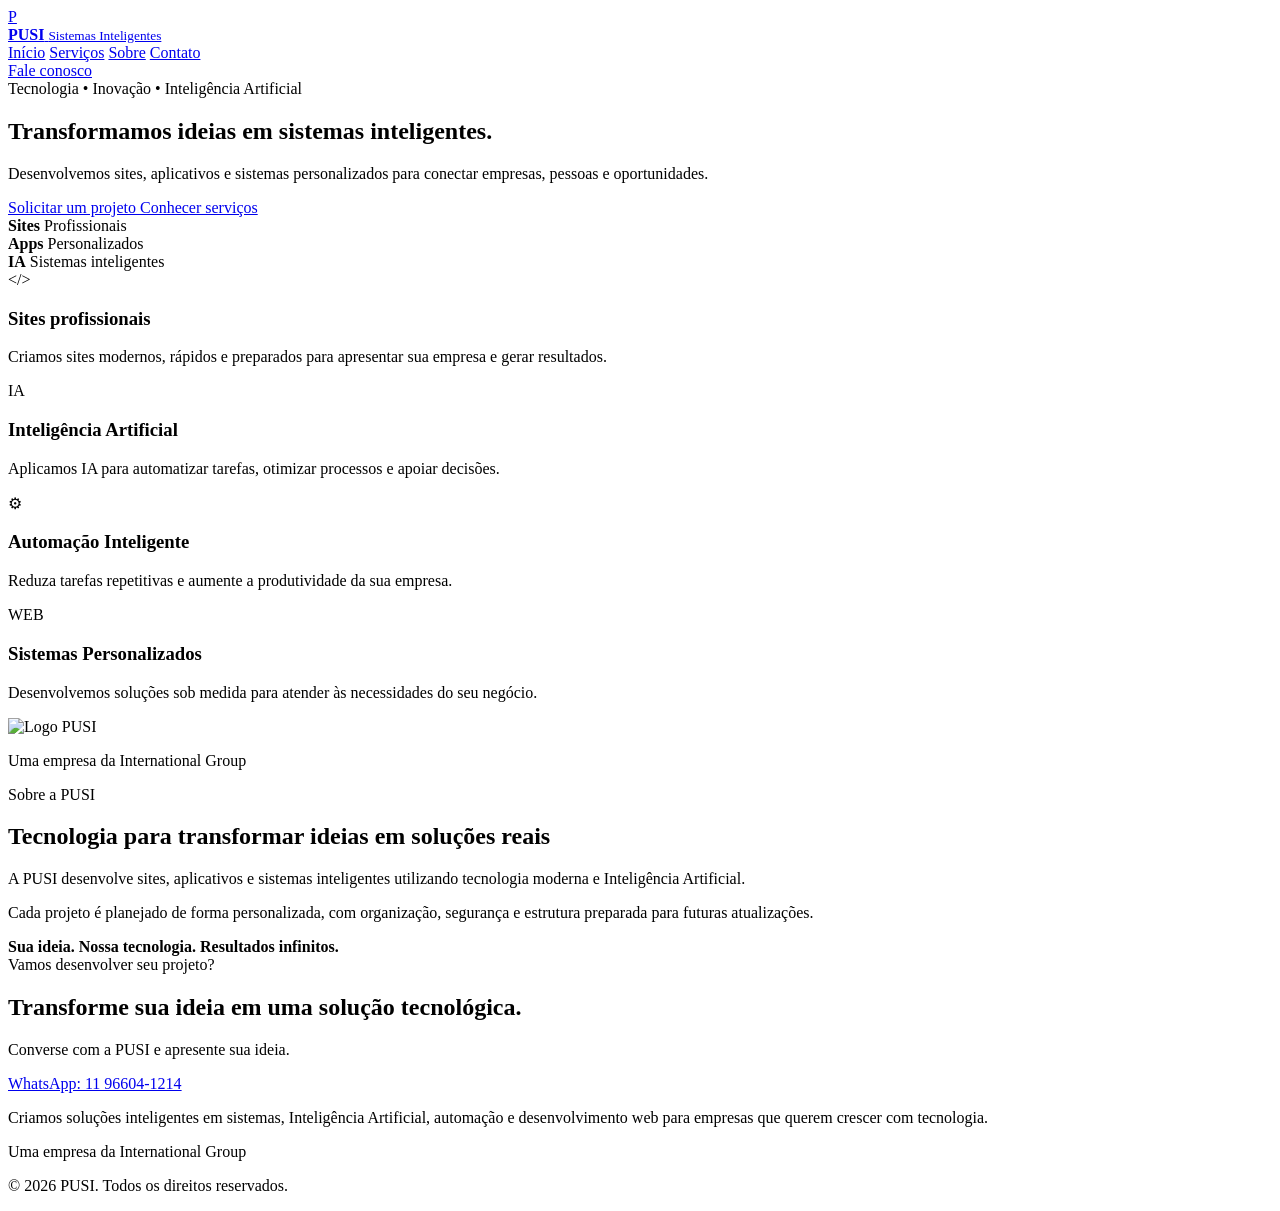
==== index.html @ 6f94e36e "Corrige link do CSS" ====
<!DOCTYPE html>
<html lang="pt-BR">

<head>

    <!-- ====================================================== -->
    <!-- 📦 CAIXA 1 - CONFIGURAÇÕES DA PÁGINA                  -->
    <!-- Informações básicas utilizadas pelo navegador.         -->
    <!-- ====================================================== -->

    <meta charset="UTF-8">

    <meta
        name="viewport"
        content="width=device-width, initial-scale=1.0"
    >

    <meta
        name="description"
        content="PUSI - Desenvolvimento de sites, aplicativos e sistemas inteligentes com Inteligência Artificial."
    >

    <title>PUSI | Sistemas Inteligentes</title>

    <!-- Conexão entre o HTML e o CSS -->
    <link rel="stylesheet" href="style.html.css">

</head>

<body>

    <!-- ====================================================== -->
    <!-- 📦 CAIXA 2 - CABEÇALHO                                -->
    <!-- Logo, nome da empresa e menu de navegação.              -->
    <!-- ====================================================== -->

                   <!-- CAIXA 2 - CABEÇALHO -->

<header class="cabecalho">

    <div class="container cabecalho-conteudo">

       <!-- Marca da empresa -->
<a href="#inicio" class="marca">

    <span class="marca-simbolo">P</span>

    <div class="marca-texto">
        <strong>PUSI</strong>
        <small>Sistemas Inteligentes</small>
    </div>

</a> 

        

        

        

            <!-- Menu principal -->
            <nav class="menu">

                <a href="#inicio">Início</a>

                <a href="#servicos">Serviços</a>

                <a href="#sobre">Sobre</a>

                <a href="#contato">Contato</a>

            </nav>

            <!-- Botão do cabeçalho -->
            <a
                class="botao-cabecalho"
                href="https://wa.me/5511966041214"
                target="_blank"
                rel="noopener noreferrer"
            >
                Fale conosco
            </a>

        </div>

    </header>

    <!-- ====================================================== -->
    <!-- 📦 CAIXA 3 - CONTEÚDO PRINCIPAL                       -->
    <!-- Parte central e mais importante do site.                -->
    <!-- ====================================================== -->

    <main>

        <!-- ================================================== -->
        <!-- 📦 CAIXA 3.1 - BANNER PRINCIPAL                   -->
        <!-- Primeira área visual apresentada ao visitante.      -->
        <!-- ================================================== -->

        <section id="inicio" class="banner">

            <div class="banner-sombra"></div>

            <div class="container banner-conteudo">

                <div class="banner-texto">

                    <span class="etiqueta">
                        Tecnologia • Inovação • Inteligência Artificial
                    </span>

                    <h1>
                        Transformamos ideias em
                        <span>sistemas inteligentes.</span>
                    </h1>

                    <p>
                        Desenvolvemos sites, aplicativos e sistemas
                        personalizados para conectar empresas, pessoas
                        e oportunidades.
                    </p>

                    <div class="banner-botoes">

                        <a


                            class="botao botao-principal"
                            href="https://wa.me/5511966041214"
                            target="_blank"
                            rel="noopener noreferrer"
                        >
                            Solicitar um projeto
                        </a>

                        <a
                            class="botao botao-secundario"
                            href="#servicos"
                        >
                            Conhecer serviços
                        </a>

                    </div>

                    <div class="banner-destaques">

                        <div class="destaque">

                            <strong>Sites</strong>

                            <span>Profissionais</span>

                        </div>

                        <div class="destaque">

                            <strong>Apps</strong>

                            <span>Personalizados</span>

                        </div>

                        <div class="destaque">

                            <strong>IA</strong>

                            <span>Sistemas inteligentes</span>

                        </div>

                    </div>

                </div>

            </div>

        </section>

        <!-- O que fazemos -->


 

        <!-- ================================================== -->
        <!-- 📦 CAIXA 3.2 - SERVIÇOS                           -->
        <!-- Apresentação das soluções oferecidas pela PUSI.     -->
        <!-- ================================================== -->

        <section id="servicos" class="servicos">

            <div class="grade-servicos">

    <article class="cartao-servico">

        <div class="icone-servico">&lt;/&gt;</div>

        <h3>Sites profissionais</h3>

        <p>
            Criamos sites modernos, rápidos e preparados
            para apresentar sua empresa e gerar resultados.
        </p>

    </article>

    <article class="cartao-servico">

        <div class="icone-servico">IA</div>

        <h3>Inteligência Artificial</h3>

        <p>
            Aplicamos IA para automatizar tarefas,
            otimizar processos e apoiar decisões.
        </p>

    </article>

    <article class="cartao-servico">

        <div class="icone-servico">⚙</div>

        <h3>Automação Inteligente</h3>

        <p>
            Reduza tarefas repetitivas e aumente
            a produtividade da sua empresa.
        </p>

    </article>

    <article class="cartao-servico">

        <div class="icone-servico">WEB</div>

        <h3>Sistemas Personalizados</h3>

        <p>
            Desenvolvemos soluções sob medida para atender
            às necessidades do seu negócio.
        </p>

    </article>

</div>

            
                </div>

            </div>

        </section>

        <!-- ================================================== -->
        <!-- 📦 CAIXA 3.3 - SOBRE A PUSI                       -->
        <!-- Apresentação institucional da empresa.              -->
        <!-- ================================================== -->

        <section id="sobre" class="sobre">

            <div class="container sobre-conteudo">

                <div class="sobre-identidade">

             <img src="imagens/novalogo.png" alt="Logo PUSI" class="logo-pusi">                             
                    

                    <p>Uma empresa da International Group</p>

                </div>

                <div class="sobre-texto">

                    <span class="subtitulo">Sobre a PUSI</span>

                    <h2>
                        Tecnologia para transformar ideias em soluções reais
                    </h2>

                    <p>
                        A PUSI desenvolve sites, aplicativos e sistemas
                        inteligentes utilizando tecnologia moderna e
                        Inteligência Artificial.
                    </p>

                    <p>
                        Cada projeto é planejado de forma personalizada,
                        com organização, segurança e estrutura preparada
                        para futuras atualizações.
                    </p>

                    <strong class="slogan">
                        Sua ideia. Nossa tecnologia. Resultados infinitos.
                    </strong>

                </div>

            </div>

        </section>

        <!-- ================================================== -->
        <!-- 📦 CAIXA 3.4 - CONTATO                            -->
        <!-- Chamada para o visitante entrar em contato.         -->
        <!-- ================================================== -->

        <section id="contato" class="contato">

            <div class="container contato-conteudo">

                <div>

                    <span>Vamos desenvolver seu projeto?</span>

                    <h2>
                        Transforme sua ideia em uma solução tecnológica.
                    </h2>

                    <p>
                        Converse com a PUSI e apresente sua ideia.
                    </p>

                </div>

                <a
                    class="botao botao-contato"
                    href="https://wa.me/5511966041214"
                    target="_blank"
                    rel="noopener noreferrer"
                >
                    WhatsApp: 11 96604-1214
                </a>

            </div>

        </section>

    </main>

    <!-- ====================================================== -->
    <!-- 📦 CAIXA 4 - RODAPÉ                                  -->
    <!-- Informações finais e identificação institucional.       -->
    <!-- ====================================================== -->

    <footer class="rodape">

        <div class="container rodape-conteudo">

            <div>

                <p>
                     Criamos soluções inteligentes em sistemas, Inteligência Artificial, 
    
                     automação e desenvolvimento web para empresas que querem crescer com tecnologia.
             </p>

            </div>

            <div class="rodape-institucional">

                <span>Uma empresa da International Group</span>

                <p>© 2026 PUSI. Todos os direitos reservados.</p>

            </div>

        </div>

    </footer>

</body>

</html>
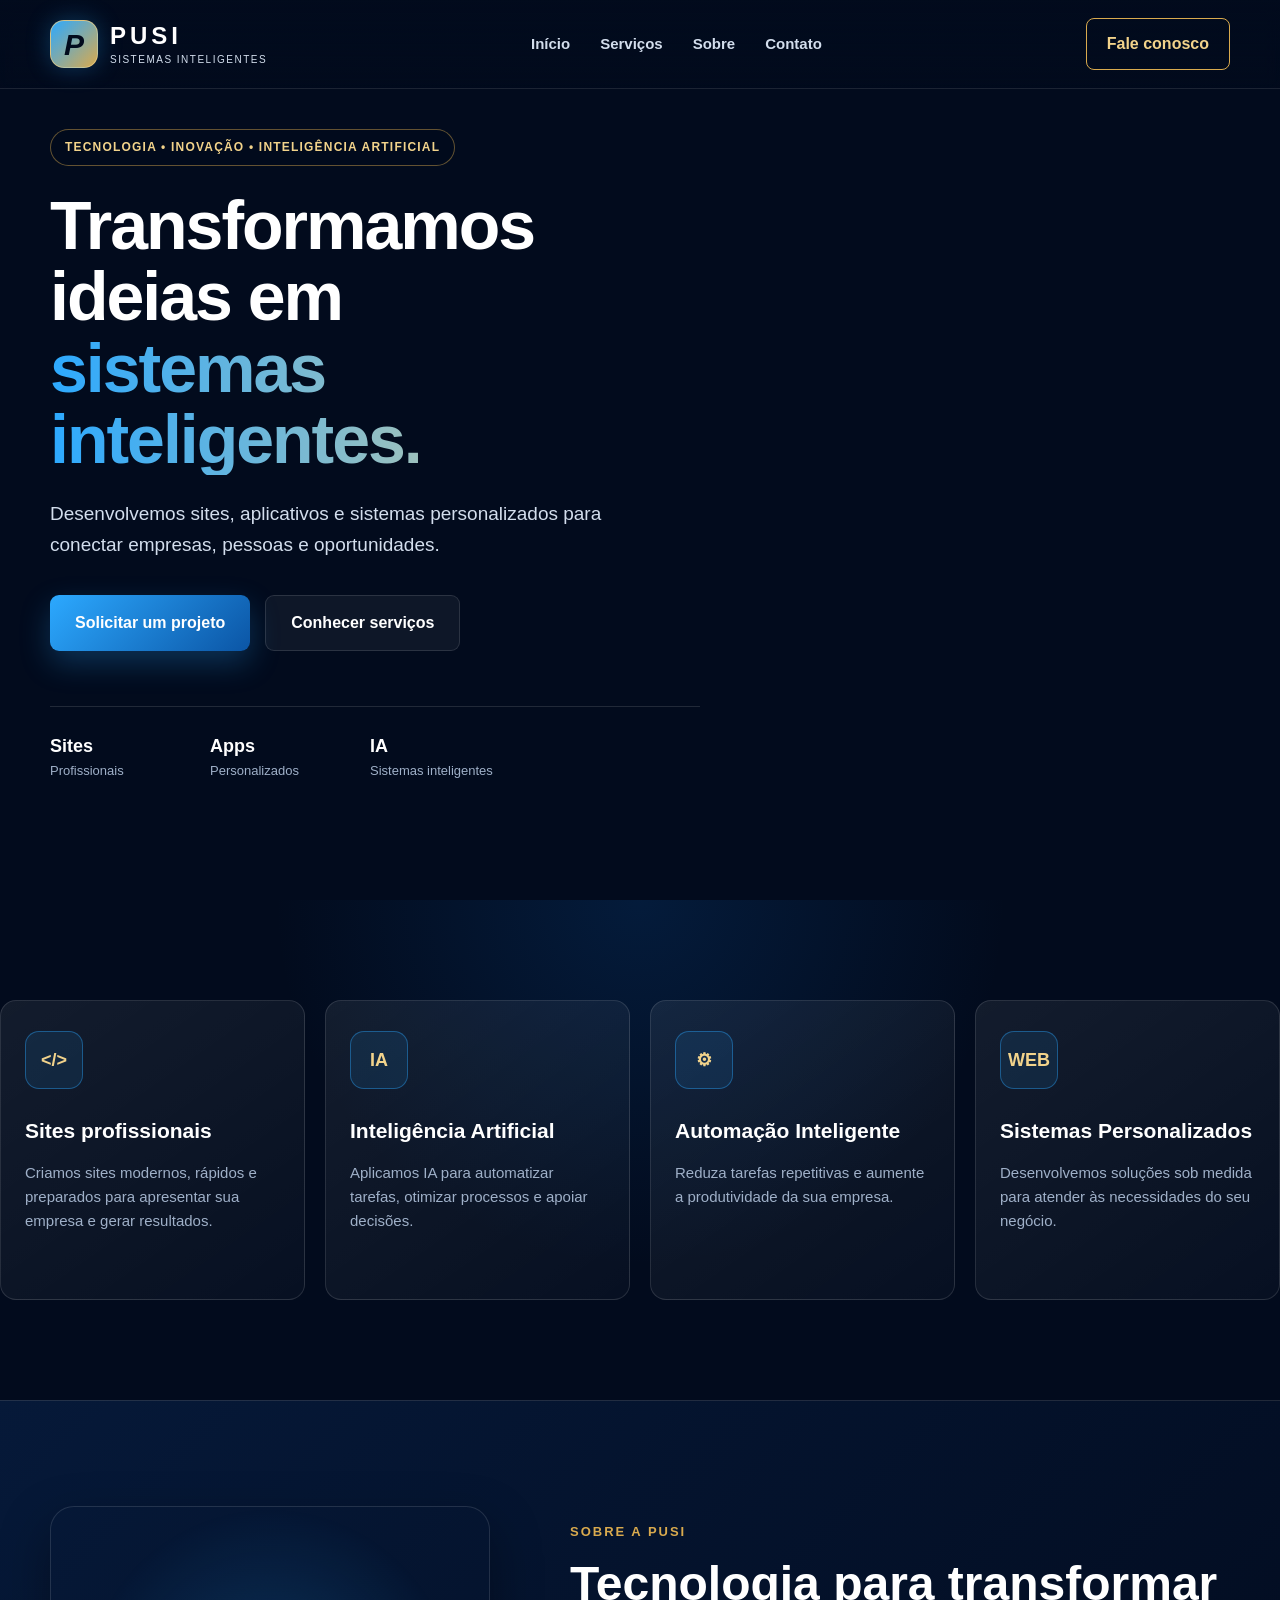
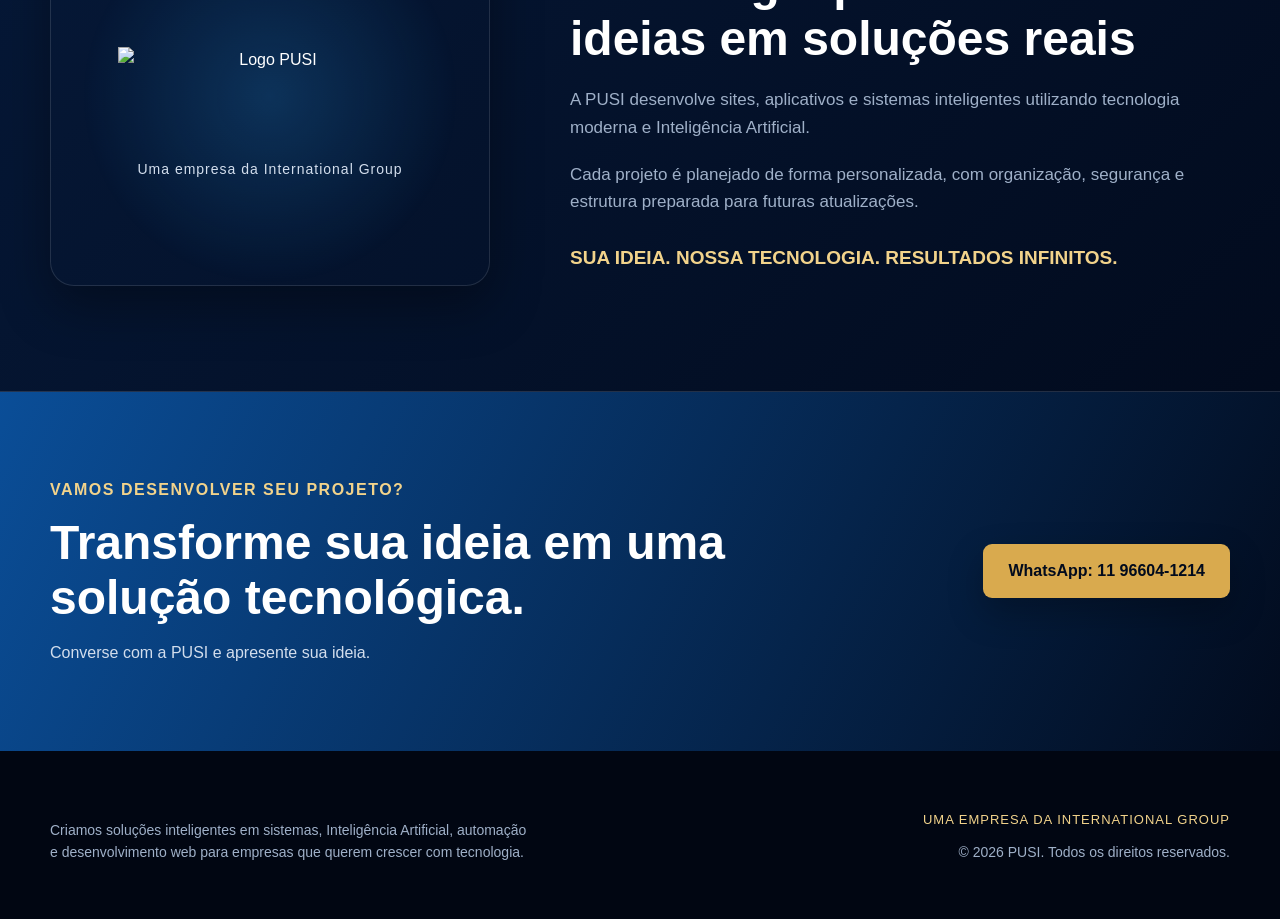
==== commit ff4810ff: "Corrige link do CSS" ====
--- a/index.html
+++ b/index.html
@@ -23,7 +23,7 @@
     <title>PUSI | Sistemas Inteligentes</title>
 
     <!-- Conexão entre o HTML e o CSS -->
-    <link rel="stylesheet" href="style.html.css">
+     <link rel="stylesheet" href="style.css">
 
 </head>
 
--- a/style.css
+++ b/style.css
@@ -0,0 +1,826 @@
+/* ========================================================== */
+/* 📦 CAIXA 1 - CONFIGURAÇÕES GERAIS                         */
+/* Cores, tamanhos e padrões utilizados em todo o site.       */
+/* ========================================================== */
+
+:root {
+    --azul-escuro: #020b1d;
+    --azul-profundo: #061a3a;
+    --azul-medio: #0b55a5;
+    --azul-claro: #2ca9ff;
+    --dourado: #d9aa4e;
+    --dourado-claro: #f2d38b;
+    --branco: #ffffff;
+    --cinza-claro: #d3deed;
+    --cinza-texto: #9fb0c8;
+    --borda: rgba(255, 255, 255, 0.12);
+    --sombra: 0 20px 50px rgba(0, 0, 0, 0.35);
+}
+
+
+/* ========================================================== */
+/* 📦 CAIXA 2 - LIMPEZA DO NAVEGADOR                         */
+/* Remove margens e configura o comportamento da página.      */
+/* ========================================================== */
+
+* {
+    margin: 0;
+    padding: 0;
+    box-sizing: border-box;
+}
+
+html {
+    scroll-behavior: smooth;
+}
+
+body {
+    min-height: 100vh;
+    background-color: var(--azul-escuro);
+    color: var(--branco);
+    font-family: Arial, Helvetica, sans-serif;
+    line-height: 1.6;
+}
+
+a {
+    color: inherit;
+    text-decoration: none;
+}
+
+img {
+    max-width: 100%;
+    display: block;
+}
+
+
+/* ========================================================== */
+/* 📦 CAIXA 3 - CONTAINER PRINCIPAL                          */
+/* Mantém os conteúdos alinhados no centro da página.         */
+/* ========================================================== */
+
+.container {
+    width: min(1180px, calc(100% - 40px));
+    margin: 0 auto;
+}
+
+
+/* ========================================================== */
+/* 📦 CAIXA 4 - CABEÇALHO                                    */
+/* Logo, menu e botão superior.                               */
+/* ========================================================== */
+
+.cabecalho {
+    position: absolute;
+    top: 0;
+    left: 0;
+    width: 100%;
+    z-index: 20;
+    border-bottom: 1px solid rgba(255, 255, 255, 0.1);
+    background: linear-gradient(
+        to bottom,
+        rgba(2, 11, 29, 0.9),
+        rgba(2, 11, 29, 0.2)
+    );
+    backdrop-filter: blur(8px);
+}
+
+.cabecalho-conteudo {
+    min-height: 88px;
+    display: flex;
+    align-items: center;
+    justify-content: space-between;
+    gap: 30px;
+}
+
+.marca {
+    display: flex;
+    align-items: center;
+    gap: 12px;
+}
+
+.marca-simbolo {
+    width: 48px;
+    height: 48px;
+    display: grid;
+    place-items: center;
+    border: 1px solid rgba(242, 211, 139, 0.65);
+    border-radius: 14px;
+    background: linear-gradient(
+        135deg,
+        var(--azul-claro),
+        var(--dourado)
+    );
+    color: var(--azul-escuro);
+    font-size: 30px;
+    font-weight: 900;
+    font-style: italic;
+    box-shadow: 0 0 25px rgba(44, 169, 255, 0.28);
+}
+
+.marca-texto {
+    display: flex;
+    flex-direction: column;
+    line-height: 1.1;
+}
+
+.marca-texto strong {
+    font-size: 24px;
+    letter-spacing: 4px;
+}
+
+.marca-texto small {
+    margin-top: 5px;
+    color: var(--cinza-claro);
+    font-size: 10px;
+    letter-spacing: 1.5px;
+    text-transform: uppercase;
+}
+
+.menu {
+    display: flex;
+    align-items: center;
+    gap: 30px;
+}
+
+.menu a {
+    position: relative;
+    color: var(--cinza-claro);
+    font-size: 15px;
+    font-weight: 600;
+    transition: 0.3s;
+}
+
+.menu a::after {
+    content: "";
+    position: absolute;
+    left: 0;
+    bottom: -8px;
+    width: 0;
+    height: 2px;
+    background-color: var(--dourado);
+    transition: 0.3s;
+}
+
+.menu a:hover {
+    color: var(--branco);
+}
+
+.menu a:hover::after {
+    width: 100%;
+}
+
+.botao-cabecalho {
+    padding: 12px 20px;
+    border: 1px solid var(--dourado);
+    border-radius: 8px;
+    color: var(--dourado-claro);
+    font-weight: 700;
+    transition: 0.3s;
+}
+
+.botao-cabecalho:hover {
+    background-color: var(--dourado);
+    color: var(--azul-escuro);
+}
+
+
+/* ========================================================== */
+/* 📦 CAIXA 5 - BANNER PRINCIPAL                             */
+/* Imagem de fundo, título, descrição e botões principais.    */
+/* ========================================================== */
+
+.banner {
+    position: relative;
+    min-height: 100vh;
+    display: flex;
+    align-items: center;
+    overflow: hidden;
+
+    background-image: url("imagens/banner-pusi.png");
+    background-size: cover;
+    background-position: center center;
+    background-repeat: no-repeat;
+}
+
+.banner-sombra {
+    position: absolute;
+    inset: 0;
+    background:
+        linear-gradient(
+            90deg,
+            rgba(2, 11, 29, 0.98) 0%,
+            rgba(2, 11, 29, 0.93) 28%,
+            rgba(2, 11, 29, 0.58) 50%,
+            rgba(2, 11, 29, 0.08) 78%
+        ),
+        linear-gradient(
+            to top,
+            rgba(2, 11, 29, 0.9) 0%,
+            transparent 35%
+        );
+}
+
+.banner-conteudo {
+    position: relative;
+    z-index: 2;
+    padding-top: 110px;
+    padding-bottom: 100px;
+}
+
+.banner-texto {
+    max-width: 650px;
+}
+
+.etiqueta {
+    display: inline-block;
+    margin-bottom: 24px;
+    padding: 8px 14px;
+    border: 1px solid rgba(217, 170, 78, 0.45);
+    border-radius: 30px;
+    background-color: rgba(2, 11, 29, 0.55);
+    color: var(--dourado-claro);
+    font-size: 12px;
+    font-weight: 700;
+    letter-spacing: 1.2px;
+    text-transform: uppercase;
+}
+
+.banner h1 {
+    max-width: 650px;
+    font-size: clamp(40px, 5.4vw, 68px);
+    line-height: 1.05;
+    letter-spacing: -2px;
+}
+
+.banner h1 span {
+    display: block;
+    background: linear-gradient(
+        90deg,
+        var(--azul-claro),
+        var(--dourado-claro)
+    );
+    background-clip: text;
+    -webkit-background-clip: text;
+    color: transparent;
+}
+
+.banner-texto > p {
+    max-width: 570px;
+    margin-top: 24px;
+    color: var(--cinza-claro);
+    font-size: 19px;
+}
+
+.banner-botoes {
+    margin-top: 35px;
+    display: flex;
+    flex-wrap: wrap;
+    gap: 15px;
+}
+
+.botao {
+    min-height: 52px;
+    padding: 14px 25px;
+    display: inline-flex;
+    align-items: center;
+    justify-content: center;
+    border-radius: 9px;
+    font-weight: 700;
+    transition: 0.3s;
+}
+
+.botao-principal {
+    background: linear-gradient(
+        135deg,
+        var(--azul-claro),
+        var(--azul-medio)
+    );
+    color: var(--branco);
+    box-shadow: 0 12px 30px rgba(44, 169, 255, 0.25);
+}
+
+.botao-principal:hover {
+    transform: translateY(-3px);
+    box-shadow: 0 16px 35px rgba(44, 169, 255, 0.38);
+}
+
+.botao-secundario {
+    border: 1px solid var(--borda);
+    background-color: rgba(255, 255, 255, 0.05);
+    color: var(--branco);
+}
+
+.botao-secundario:hover {
+    border-color: var(--dourado);
+    color: var(--dourado-claro);
+    transform: translateY(-3px);
+}
+
+.banner-destaques {
+    margin-top: 55px;
+    padding-top: 25px;
+    display: flex;
+    flex-wrap: wrap;
+    gap: 30px;
+    border-top: 1px solid var(--borda);
+}
+
+.destaque {
+    min-width: 130px;
+    display: flex;
+    flex-direction: column;
+}
+
+.destaque strong {
+    color: var(--branco);
+    font-size: 18px;
+}
+
+.destaque span {
+    color: var(--cinza-texto);
+    font-size: 13px;
+}
+
+
+/* ========================================================== */
+/* 📦 CAIXA 6 - TÍTULOS DAS SEÇÕES                           */
+/* Estilo padrão usado nos títulos do conteúdo.               */
+/* ========================================================== */
+
+.titulo-secao {
+    max-width: 720px;
+    margin: 0 auto 50px;
+    text-align: center;
+}
+
+.titulo-secao > span,
+.subtitulo {
+    color: var(--dourado);
+    font-size: 13px;
+    font-weight: 800;
+    letter-spacing: 2px;
+    text-transform: uppercase;
+}
+
+.titulo-secao h2,
+.sobre-texto h2,
+.contato h2 {
+    margin-top: 12px;
+    font-size: clamp(30px, 4vw, 48px);
+    line-height: 1.15;
+}
+
+.titulo-secao p {
+    max-width: 610px;
+    margin: 18px auto 0;
+    color: var(--cinza-texto);
+    font-size: 17px;
+}
+
+
+/* ========================================================== */
+/* 📦 CAIXA 7 - SERVIÇOS                                     */
+/* Cartões com os principais serviços da empresa.             */
+/* ========================================================== */
+
+.servicos {
+    padding: 100px 0;
+    background:
+        radial-gradient(
+            circle at top center,
+            rgba(11, 85, 165, 0.22),
+            transparent 45%
+        ),
+        var(--azul-escuro);
+}
+
+.grade-servicos {
+    display: grid;
+    grid-template-columns: repeat(4, 1fr);
+    gap: 20px;
+}
+
+.cartao-servico {
+    position: relative;
+    min-height: 300px;
+    padding: 30px 24px;
+    border: 1px solid var(--borda);
+    border-radius: 16px;
+    background: linear-gradient(
+        145deg,
+        rgba(255, 255, 255, 0.07),
+        rgba(255, 255, 255, 0.025)
+    );
+    overflow: hidden;
+    transition: 0.35s;
+}
+
+.cartao-servico::before {
+    content: "";
+    position: absolute;
+    top: 0;
+    left: 0;
+    width: 100%;
+    height: 3px;
+    background: linear-gradient(
+        90deg,
+        var(--azul-claro),
+        var(--dourado)
+    );
+    transform: scaleX(0);
+    transform-origin: left;
+    transition: 0.35s;
+}
+
+.cartao-servico:hover {
+    transform: translateY(-8px);
+    border-color: rgba(44, 169, 255, 0.42);
+    box-shadow: var(--sombra);
+}
+
+.cartao-servico:hover::before {
+    transform: scaleX(1);
+}
+
+.icone-servico {
+    width: 58px;
+    height: 58px;
+    margin-bottom: 25px;
+    display: grid;
+    place-items: center;
+    border: 1px solid rgba(44, 169, 255, 0.4);
+    border-radius: 14px;
+    background-color: rgba(44, 169, 255, 0.1);
+    color: var(--dourado-claro);
+    font-size: 18px;
+    font-weight: 900;
+}
+
+.cartao-servico h3 {
+    margin-bottom: 13px;
+    font-size: 21px;
+}
+
+.cartao-servico p {
+    color: var(--cinza-texto);
+    font-size: 15px;
+}
+
+
+/* ========================================================== */
+/* 📦 CAIXA 8 - SOBRE A PUSI                                 */
+/* Identidade institucional e apresentação da empresa.        */
+/* ========================================================== */
+
+.sobre {
+    padding: 105px 0;
+    border-top: 1px solid var(--borda);
+    border-bottom: 1px solid var(--borda);
+    background:
+        linear-gradient(
+            135deg,
+            rgba(6, 26, 58, 0.96),
+            rgba(2, 11, 29, 0.98)
+        );
+}
+
+.sobre-conteudo {
+    display: grid;
+    grid-template-columns: 0.8fr 1.2fr;
+    align-items: center;
+    gap: 80px;
+}
+
+.sobre-identidade {
+    min-height: 380px;
+    padding: 40px;
+    display: flex;
+    flex-direction: column;
+    align-items: center;
+    justify-content: center;
+    border: 1px solid var(--borda);
+    border-radius: 24px;
+    background:
+        radial-gradient(
+            circle,
+            rgba(44, 169, 255, 0.2),
+            transparent 65%
+        );
+    box-shadow: var(--sombra);
+    text-align: center;
+}
+
+.sobre-simbolo {
+    width: 150px;
+    height: 150px;
+    display: grid;
+    place-items: center;
+    border: 2px solid var(--dourado);
+    border-radius: 35px;
+    background: linear-gradient(
+        135deg,
+        var(--azul-claro),
+        var(--dourado)
+    );
+    color: var(--azul-escuro);
+    font-size: 95px;
+    font-weight: 900;
+    font-style: italic;
+    box-shadow: 0 0 45px rgba(44, 169, 255, 0.3);
+}
+
+.sobre-identidade p {
+    margin-top: 26px;
+    color: var(--cinza-claro);
+    font-size: 14px;
+    letter-spacing: 1px;
+}
+
+.sobre-texto p {
+    margin-top: 20px;
+    color: var(--cinza-texto);
+    font-size: 17px;
+}
+
+.slogan {
+    margin-top: 28px;
+    display: block;
+    color: var(--dourado-claro);
+    font-size: 19px;
+    text-transform: uppercase;
+}
+
+
+/* ========================================================== */
+/* 📦 CAIXA 9 - CONTATO                                      */
+/* Chamada final para o visitante solicitar um projeto.       */
+/* ========================================================== */
+
+.contato {
+    padding: 85px 0;
+    background:
+        linear-gradient(
+            115deg,
+            rgba(11, 85, 165, 0.9),
+            rgba(2, 11, 29, 0.98)
+        );
+}
+
+.contato-conteudo {
+    display: flex;
+    align-items: center;
+    justify-content: space-between;
+    gap: 50px;
+}
+
+.contato-conteudo > div {
+    max-width: 700px;
+}
+
+.contato-conteudo > div > span {
+    color: var(--dourado-claro);
+    font-weight: 700;
+    text-transform: uppercase;
+    letter-spacing: 1.5px;
+}
+
+.contato p {
+    margin-top: 15px;
+    color: var(--cinza-claro);
+}
+
+.botao-contato {
+    flex-shrink: 0;
+    background-color: var(--dourado);
+    color: var(--azul-escuro);
+    box-shadow: 0 15px 35px rgba(0, 0, 0, 0.25);
+}
+
+.botao-contato:hover {
+    background-color: var(--dourado-claro);
+    transform: translateY(-3px);
+}
+
+
+/* ========================================================== */
+/* 📦 CAIXA 10 - RODAPÉ                                      */
+/* Informações finais do site.                                */
+/* ========================================================== */
+
+.rodape {
+    padding: 55px 0;
+    background-color: #010612;
+}
+
+.rodape-conteudo {
+    display: flex;
+    align-items: flex-end;
+    justify-content: space-between;
+    gap: 40px;
+}
+
+.rodape h2 {
+    font-size: 30px;
+    letter-spacing: 5px;
+}
+
+.rodape p {
+    max-width: 480px;
+    margin-top: 10px;
+    color: var(--cinza-texto);
+    font-size: 14px;
+}
+
+.rodape-institucional {
+    text-align: right;
+}
+
+.rodape-institucional span {
+    color: var(--dourado-claro);
+    font-size: 13px;
+    text-transform: uppercase;
+    letter-spacing: 1px;
+}
+
+
+/* ========================================================== */
+/* 📦 CAIXA 11 - ADAPTAÇÃO PARA TABLET                       */
+/* Ajustes para telas médias.                                 */
+/* ========================================================== */
+
+@media (max-width: 980px) {
+
+    .menu {
+        display: none;
+    }
+
+    .grade-servicos {
+        grid-template-columns: repeat(2, 1fr);
+    }
+
+    .sobre-conteudo {
+        grid-template-columns: 1fr;
+        gap: 45px;
+    }
+
+    .sobre-identidade {
+        min-height: 300px;
+    }
+
+    .contato-conteudo {
+        align-items: flex-start;
+        flex-direction: column;
+    }
+
+}
+
+
+/* ========================================================== */
+/* 📦 CAIXA 12 - ADAPTAÇÃO PARA CELULAR                      */
+/* Ajustes para telas pequenas.                               */
+/* ========================================================== */
+
+@media (max-width: 680px) {
+
+    .container {
+        width: min(100% - 30px, 1180px);
+    }
+
+    .cabecalho-conteudo {
+        min-height: 75px;
+    }
+
+    .marca-simbolo {
+        width: 42px;
+        height: 42px;
+        font-size: 25px;
+    }
+
+    .marca-texto strong {
+        font-size: 20px;
+    }
+
+    .marca-texto small {
+        font-size: 8px;
+    }
+
+    .botao-cabecalho {
+        display: none;
+    }
+
+    .banner {
+        min-height: 850px;
+        background-position: 67% center;
+    }
+
+    .banner-sombra {
+        background:
+            linear-gradient(
+                to bottom,
+                rgba(2, 11, 29, 0.58) 0%,
+                rgba(2, 11, 29, 0.78) 45%,
+                rgba(2, 11, 29, 0.99) 75%
+            );
+    }
+
+    .banner-conteudo {
+        padding-top: 180px;
+        padding-bottom: 50px;
+        align-self: flex-end;
+    }
+
+    .banner h1 {
+        font-size: 43px;
+        letter-spacing: -1px;
+    }
+
+    .banner-texto > p {
+        font-size: 17px;
+    }
+
+    .banner-botoes {
+        flex-direction: column;
+    }
+
+    .botao {
+        width: 100%;
+    }
+
+    .banner-destaques {
+        gap: 20px;
+    }
+
+    .destaque {
+        min-width: 110px;
+    }
+
+    .servicos,
+    .sobre {
+        padding: 75px 0;
+    }
+
+    .grade-servicos {
+        grid-template-columns: 1fr;
+    }
+
+    .cartao-servico {
+        min-height: auto;
+    }
+
+    .sobre-identidade {
+      min-height: 320px;
+      padding: 25px;  
+    }
+
+    .sobre-simbolo {
+    width: 120px;
+    height: 120px;
+    font-size: 75px;
+}
+
+    .contato {
+        padding: 70px 0;
+    }
+
+    .rodape-conteudo {
+        align-items: flex-start;
+        flex-direction: column;
+    }
+
+    .rodape-institucional {
+        text-align: left;
+    }
+
+}
+/* ==========================================
+   LOGO DA PUSI
+========================================== */
+/* ========================================================== */
+/* 📦 CAIXA 13 - LOGO DA SEÇÃO SOBRE                         */
+/* Tamanho e posicionamento da logo institucional.            */
+/* ========================================================== */
+
+.logo-pusi {
+    width: 85%;
+    max-width: 420px;
+    height: auto;
+    display: block;
+    margin: 35px auto 60px;
+}
+
+
+
+
+
+
+.cards-servicos {
+    display: grid;
+    grid-template-columns: repeat(2, 1fr);
+    gap: 24px;
+}
+
+.logo-rodape{
+    width:220px;
+    height:auto;
+    display:block;
+    margin-bottom:20px;
+}
